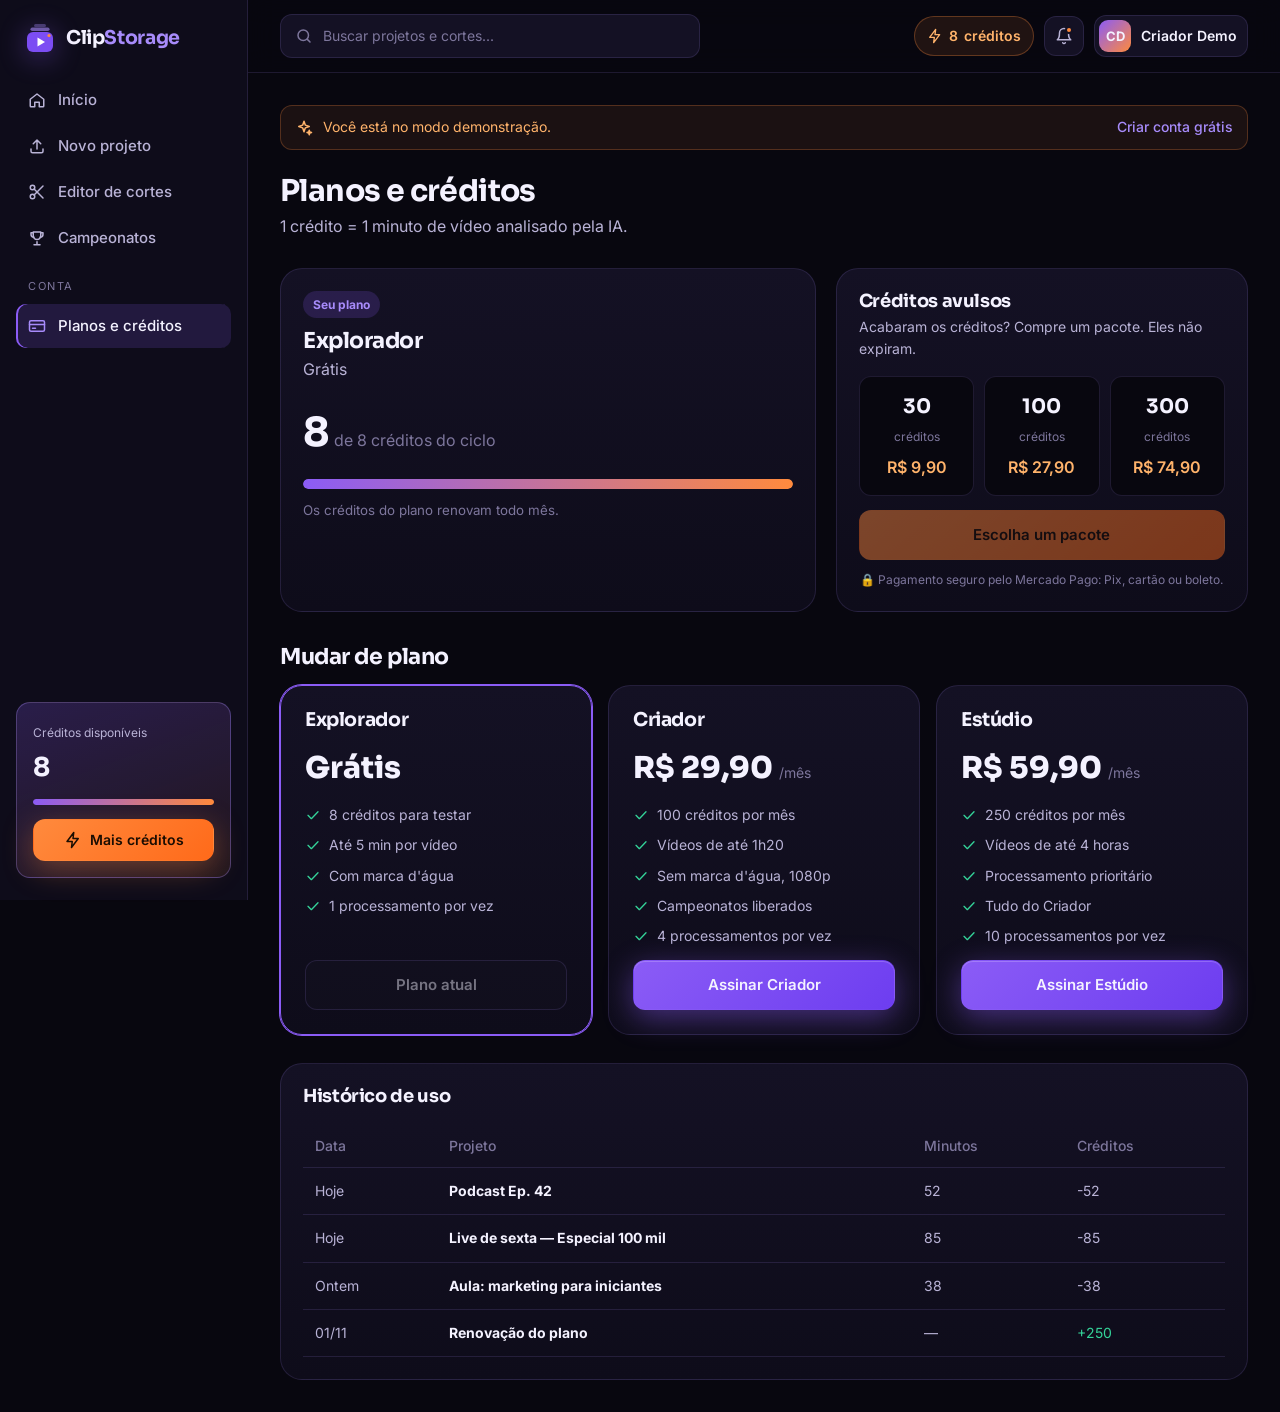
==== assinatura.html @ c5cd85ee "Clip Storage: site, servidor com IA, importação por link e pagamentos - Site completo: página inicia" ====
<!DOCTYPE html>
<html lang="pt-BR">
<head>
  <meta charset="UTF-8">
  <meta name="viewport" content="width=device-width, initial-scale=1">
  <title>Planos e créditos — Clip Storage</title>
  <meta name="theme-color" content="#08070f">
  <link rel="icon" href="assets/img/logo.svg" type="image/svg+xml">
  <link rel="preconnect" href="https://fonts.googleapis.com">
  <link rel="preconnect" href="https://fonts.gstatic.com" crossorigin>
  <link href="https://fonts.googleapis.com/css2?family=Inter:wght@400;500;600;700&family=Sora:wght@500;600;700;800&display=swap" rel="stylesheet">
  <link rel="stylesheet" href="assets/css/base.css">
  <link rel="stylesheet" href="assets/css/app.css">
</head>
<body>
  <a class="pular-conteudo" href="#conteudo">Pular para o conteúdo</a>
  <div class="app" data-pagina="assinatura">
    <aside class="lateral" id="lateral"></aside>
    <div class="principal">
      <header class="topo-app" id="topoApp"></header>
      <main class="conteudo-app" id="conteudo">
        <div class="cabeca-pagina">
          <div><h1>Planos e créditos</h1><p>1 crédito = 1 minuto de vídeo analisado pela IA.</p></div>
        </div>

        <div class="plano-atual">
          <section class="bloco cartao">
            <span class="selo-plano">Seu plano</span>
            <h2 id="nomePlanoAtual"></h2>
            <p style="color:var(--text-2);margin:4px 0 18px" id="precoPlanoAtual"></p>
            <div class="uso-creditos">
              <strong id="credAtual">0</strong> <span style="color:var(--text-3)">de <span id="credTotal">0</span> créditos do ciclo</span>
              <div class="barra"><span id="barraUso"></span></div>
              <small style="color:var(--text-3)">Os créditos do plano renovam todo mês.</small>
            </div>
            <button class="btn btn-fantasma" id="btnCancelar" hidden style="margin-top:14px;padding-left:0">Cancelar assinatura</button>
          </section>
          <section class="bloco cartao">
            <h2 style="font-size:18px">Créditos avulsos</h2>
            <p style="color:var(--text-2);font-size:14px;margin-top:4px">Acabaram os créditos? Compre um pacote. Eles não expiram.</p>
            <div class="pacotes">
              <button class="pacote" data-qtd="30" data-preco="R$ 9,90"><b>30</b><small>créditos</small><span>R$ 9,90</span></button>
              <button class="pacote" data-qtd="100" data-preco="R$ 27,90"><b>100</b><small>créditos</small><span>R$ 27,90</span></button>
              <button class="pacote" data-qtd="300" data-preco="R$ 74,90"><b>300</b><small>créditos</small><span>R$ 74,90</span></button>
            </div>
            <button class="btn btn-destaque btn-bloco" id="btnComprar" disabled style="margin-top:14px">Escolha um pacote</button>
            <p style="color:var(--text-3);font-size:12px;margin-top:10px;text-align:center">🔒 Pagamento seguro pelo Mercado Pago: Pix, cartão ou boleto.</p>
          </section>
        </div>

        <h2 style="font-size:22px;margin-bottom:16px">Mudar de plano</h2>
        <div class="planos-app">
          <article class="plano-app cartao" data-plano="explorador">
            <h3>Explorador</h3><div class="preco">Grátis</div>
            <ul><li><i data-icone="check"></i>8 créditos para testar</li><li><i data-icone="check"></i>Até 5 min por vídeo</li><li><i data-icone="check"></i>Com marca d'água</li><li><i data-icone="check"></i>1 processamento por vez</li></ul>
            <button class="btn btn-contorno btn-bloco">Mudar para Explorador</button>
          </article>
          <article class="plano-app cartao" data-plano="criador">
            <h3>Criador</h3><div class="preco">R$ 29,90 <small>/mês</small></div>
            <ul><li><i data-icone="check"></i>100 créditos por mês</li><li><i data-icone="check"></i>Vídeos de até 1h20</li><li><i data-icone="check"></i>Sem marca d'água, 1080p</li><li><i data-icone="check"></i>Campeonatos liberados</li><li><i data-icone="check"></i>4 processamentos por vez</li></ul>
            <button class="btn btn-primario btn-bloco">Assinar Criador</button>
          </article>
          <article class="plano-app cartao" data-plano="estudio">
            <h3>Estúdio</h3><div class="preco">R$ 59,90 <small>/mês</small></div>
            <ul><li><i data-icone="check"></i>250 créditos por mês</li><li><i data-icone="check"></i>Vídeos de até 4 horas</li><li><i data-icone="check"></i>Processamento prioritário</li><li><i data-icone="check"></i>Tudo do Criador</li><li><i data-icone="check"></i>10 processamentos por vez</li></ul>
            <button class="btn btn-primario btn-bloco">Assinar Estúdio</button>
          </article>
        </div>

        <section class="bloco cartao" style="margin-top:28px">
          <div class="bloco-cabeca"><h2>Histórico de uso</h2></div>
          <div style="overflow-x:auto">
          <table class="tabela">
            <thead><tr><th>Data</th><th>Projeto</th><th>Minutos</th><th>Créditos</th></tr></thead>
            <tbody>
              <tr><td>Hoje</td><td><b>Podcast Ep. 42</b></td><td>52</td><td>-52</td></tr>
              <tr><td>Hoje</td><td><b>Live de sexta — Especial 100 mil</b></td><td>85</td><td>-85</td></tr>
              <tr><td>Ontem</td><td><b>Aula: marketing para iniciantes</b></td><td>38</td><td>-38</td></tr>
              <tr><td>01/11</td><td><b>Renovação do plano</b></td><td>—</td><td style="color:var(--success)">+250</td></tr>
            </tbody>
          </table>
          </div>
        </section>
      </main>
    </div>
  </div>
  <div class="toast" id="toast" role="status"></div>
  <script src="assets/js/icones.js"></script>
  <script src="assets/js/api.js"></script>
  <script src="assets/js/app-real.js"></script>
  <script src="assets/js/app.js"></script>
</body>
</html>
---- assets/css/base.css ----
/* =========================================================
   CLIP STORAGE — Design system (cores, fontes, componentes)
   ========================================================= */
:root {
  /* Cores */
  --bg: #08070f;
  --bg-2: #0e0c1a;
  --surface: #141124;
  --surface-2: #1b1730;
  --border: rgba(167, 139, 250, 0.14);
  --border-strong: rgba(167, 139, 250, 0.32);
  --text: #f4f2ff;
  --text-2: #b9b3d6;
  --text-3: #7d769c;
  --primary: #8b5cf6;
  --primary-2: #a78bfa;
  --primary-glow: rgba(139, 92, 246, 0.45);
  --accent: #ff8a3d;
  --accent-2: #ffb36b;
  --success: #34d399;
  --danger: #f87171;

  /* Tipografia */
  --font-title: "Sora", system-ui, sans-serif;
  --font-body: "Inter", system-ui, sans-serif;

  /* Medidas */
  --radius: 14px;
  --radius-lg: 22px;
  --container: 1180px;
  --shadow: 0 20px 60px rgba(0, 0, 0, 0.45);
}

*, *::before, *::after { box-sizing: border-box; margin: 0; padding: 0; }
html { scroll-behavior: smooth; }
body {
  font-family: var(--font-body);
  background: var(--bg);
  color: var(--text);
  line-height: 1.6;
  -webkit-font-smoothing: antialiased;
  overflow-x: hidden;
}
img, svg { display: block; max-width: 100%; }
[hidden] { display: none !important; }
a { color: inherit; text-decoration: none; }
button, input, select, textarea { font: inherit; color: inherit; }
h1, h2, h3, h4 { font-family: var(--font-title); line-height: 1.15; letter-spacing: -0.02em; }

.container { width: min(100% - 40px, var(--container)); margin-inline: auto; }
.pular-conteudo {
  position: absolute; left: -999px; top: 8px; z-index: 999;
  background: var(--primary); padding: 8px 14px; border-radius: 8px;
}
.pular-conteudo:focus { left: 8px; }

/* Texto em degradê */
.grad {
  background: linear-gradient(100deg, var(--primary-2), var(--accent) 90%);
  -webkit-background-clip: text; background-clip: text; color: transparent;
}
.etiqueta {
  display: inline-flex; align-items: center; gap: 8px;
  font-size: 12px; font-weight: 600; letter-spacing: 0.14em; text-transform: uppercase;
  color: var(--primary-2);
}
.etiqueta::before { content: ""; width: 18px; height: 2px; background: var(--accent); border-radius: 2px; }
.ilustrativo { font-size: 11px; letter-spacing: 0.16em; text-transform: uppercase; color: var(--text-3); text-align: center; }

/* ---------- Botões ---------- */
.btn {
  display: inline-flex; align-items: center; justify-content: center; gap: 8px;
  padding: 12px 22px; border-radius: 12px; border: 1px solid transparent;
  font-weight: 600; font-size: 15px; cursor: pointer; white-space: nowrap;
  transition: transform 0.15s, box-shadow 0.2s, background 0.2s, border-color 0.2s;
}
.btn:hover { transform: translateY(-1px); }
.btn:active { transform: translateY(0); }
.btn svg { width: 18px; height: 18px; }
.btn-primario {
  background: linear-gradient(135deg, var(--primary), #6d3df0);
  box-shadow: 0 8px 30px var(--primary-glow), inset 0 1px 0 rgba(255, 255, 255, 0.2);
}
.btn-primario:hover { box-shadow: 0 10px 40px var(--primary-glow), inset 0 1px 0 rgba(255, 255, 255, 0.25); }
.btn-destaque { background: linear-gradient(135deg, var(--accent), #ff6a1a); color: #1a0d02; box-shadow: 0 8px 30px rgba(255, 138, 61, 0.35); }
.btn-contorno { border-color: var(--border-strong); background: rgba(255, 255, 255, 0.02); }
.btn-contorno:hover { border-color: var(--primary-2); background: rgba(139, 92, 246, 0.08); }
.btn-fantasma { color: var(--text-2); padding-inline: 12px; }
.btn-fantasma:hover { color: var(--text); }
.btn-bloco { width: 100%; }
.btn-grande { padding: 15px 28px; font-size: 16px; border-radius: 14px; }

/* ---------- Logo ---------- */
.logo { display: inline-flex; align-items: center; gap: 10px; font-family: var(--font-title); font-weight: 700; font-size: 19px; letter-spacing: -0.02em; }
.logo svg { width: 32px; height: 32px; filter: drop-shadow(0 4px 14px var(--primary-glow)); }
.logo span b { color: var(--primary-2); font-weight: 700; }

/* ---------- Cartões ---------- */
.cartao {
  background: linear-gradient(180deg, var(--surface), var(--bg-2));
  border: 1px solid var(--border); border-radius: var(--radius-lg);
}

/* ---------- Formulários ---------- */
.campo { display: flex; flex-direction: column; gap: 8px; }
.campo label { font-size: 14px; font-weight: 500; color: var(--text-2); }
.entrada {
  display: flex; align-items: center; gap: 10px;
  background: var(--bg); border: 1px solid var(--border); border-radius: 12px;
  padding: 0 14px; transition: border-color 0.2s, box-shadow 0.2s;
}
.entrada:focus-within { border-color: var(--primary); box-shadow: 0 0 0 4px rgba(139, 92, 246, 0.18); }
.entrada svg { width: 18px; height: 18px; color: var(--text-3); flex-shrink: 0; }
.entrada input, .entrada select { flex: 1; background: none; border: 0; outline: 0; padding: 13px 0; min-width: 0; }
.entrada input::placeholder { color: var(--text-3); }
.entrada.erro { border-color: var(--danger); }
.msg-erro { font-size: 13px; color: var(--danger); min-height: 0; }
.icone-btn { background: none; border: 0; cursor: pointer; color: var(--text-3); display: grid; place-items: center; }
.icone-btn:hover { color: var(--text); }

.check { display: flex; align-items: center; gap: 10px; font-size: 14px; color: var(--text-2); cursor: pointer; }
.check input { width: 18px; height: 18px; accent-color: var(--primary); }

/* ---------- Animação ao rolar ---------- */
.revelar { opacity: 0; transform: translateY(24px); transition: opacity 0.7s ease, transform 0.7s ease; }
.revelar.visivel { opacity: 1; transform: none; }
@media (prefers-reduced-motion: reduce) {
  .revelar { opacity: 1; transform: none; transition: none; }
  * { animation: none !important; }
}

/* Fundo com brilhos */
.brilho-fundo { position: fixed; inset: 0; pointer-events: none; z-index: -1; overflow: hidden; }
.brilho-fundo::before, .brilho-fundo::after {
  content: ""; position: absolute; width: 60vw; height: 60vw; border-radius: 50%; filter: blur(120px); opacity: 0.22;
}
.brilho-fundo::before { background: var(--primary); top: -25vw; left: -15vw; }
.brilho-fundo::after { background: var(--accent); bottom: -35vw; right: -20vw; opacity: 0.12; }

/* Aviso flutuante (toast) */
.toast {
  position: fixed; bottom: 24px; left: 50%; transform: translate(-50%, 20px); opacity: 0;
  background: var(--surface-2); border: 1px solid var(--border-strong); padding: 12px 18px; border-radius: 12px;
  box-shadow: var(--shadow); font-size: 14px; z-index: 1000; transition: 0.3s; pointer-events: none;
}
.toast.mostrar { opacity: 1; transform: translate(-50%, 0); }

.link { color: var(--primary-2); font-weight: 500; font-size: 14px; }
.link:hover { color: var(--text); text-decoration: underline; }
.btn:disabled { opacity: 0.45; cursor: not-allowed; transform: none; box-shadow: none; }
---- assets/css/app.css ----
/* =========================================================
   CLIP STORAGE — Área logada (painel, importar, editor...)
   ========================================================= */
.app { display: grid; grid-template-columns: 248px 1fr; min-height: 100vh; }

/* ---------- Barra lateral ---------- */
.lateral {
  position: sticky; top: 0; height: 100vh; display: flex; flex-direction: column; gap: 6px;
  padding: 22px 16px; background: var(--bg-2); border-right: 1px solid var(--border); z-index: 40;
}
.lateral .logo { padding: 0 8px 18px; }
.nav-app { display: flex; flex-direction: column; gap: 2px; }
.nav-app a {
  display: flex; align-items: center; gap: 12px; padding: 10px 12px; border-radius: 10px;
  color: var(--text-2); font-size: 15px; font-weight: 500; transition: background 0.15s, color 0.15s;
}
.nav-app a:hover { background: rgba(255, 255, 255, 0.04); color: var(--text); }
.nav-app a.ativo { background: rgba(139, 92, 246, 0.16); color: var(--text); box-shadow: inset 2px 0 0 var(--primary); }
.nav-app a.ativo .icone { color: var(--primary-2); }
.nav-titulo { font-size: 11px; letter-spacing: 0.14em; text-transform: uppercase; color: var(--text-3); padding: 16px 12px 6px; }
.lateral-creditos { margin-top: auto; padding: 16px; border-radius: 14px; background: linear-gradient(160deg, rgba(139, 92, 246, 0.22), rgba(255, 138, 61, 0.08)); border: 1px solid var(--border-strong); }
.lateral-creditos small { color: var(--text-2); font-size: 12px; }
.lateral-creditos strong { display: block; font-family: var(--font-title); font-size: 26px; margin: 2px 0 10px; }
.barra { height: 6px; border-radius: 6px; background: rgba(255, 255, 255, 0.08); overflow: hidden; }
.barra span { display: block; height: 100%; border-radius: 6px; background: linear-gradient(90deg, var(--primary), var(--accent)); }
.lateral-creditos .btn { margin-top: 14px; padding: 9px; font-size: 14px; }

/* ---------- Topo ---------- */
.principal { min-width: 0; display: flex; flex-direction: column; }
.topo-app {
  position: sticky; top: 0; z-index: 30; display: flex; align-items: center; gap: 14px;
  padding: 14px 32px; background: rgba(8, 7, 15, 0.8); backdrop-filter: blur(14px); border-bottom: 1px solid var(--border);
}
.busca { flex: 1; max-width: 420px; }
.busca .entrada { background: var(--surface); }
.busca input { padding: 10px 0; font-size: 14px; }
.topo-app-acoes { margin-left: auto; display: flex; align-items: center; gap: 10px; }
.pilula-creditos { display: inline-flex; align-items: center; gap: 6px; padding: 8px 12px; border-radius: 99px; background: rgba(255, 138, 61, 0.1); border: 1px solid rgba(255, 138, 61, 0.3); color: var(--accent-2); font-weight: 600; font-size: 14px; }
.pilula-creditos .icone { width: 16px; height: 16px; }
.botao-redondo { width: 40px; height: 40px; border-radius: 12px; display: grid; place-items: center; background: var(--surface); border: 1px solid var(--border); cursor: pointer; position: relative; color: var(--text-2); }
.botao-redondo:hover { color: var(--text); border-color: var(--border-strong); }
.botao-redondo .ponto { position: absolute; top: 9px; right: 10px; width: 8px; height: 8px; border-radius: 50%; background: var(--accent); border: 2px solid var(--surface); }
.perfil { position: relative; }
.perfil-botao { display: flex; align-items: center; gap: 10px; padding: 4px 10px 4px 4px; border-radius: 12px; background: var(--surface); border: 1px solid var(--border); cursor: pointer; }
.perfil-avatar { width: 32px; height: 32px; border-radius: 9px; display: grid; place-items: center; font-weight: 700; font-size: 13px; background: linear-gradient(135deg, var(--primary), var(--accent)); }
.perfil-nome { font-size: 14px; font-weight: 600; max-width: 120px; overflow: hidden; text-overflow: ellipsis; white-space: nowrap; }
.perfil-menu { position: absolute; right: 0; top: calc(100% + 8px); width: 220px; padding: 8px; border-radius: 14px; background: var(--surface-2); border: 1px solid var(--border-strong); box-shadow: var(--shadow); display: none; }
.perfil-menu.aberto { display: block; }
.perfil-menu .info { padding: 8px 10px 12px; border-bottom: 1px solid var(--border); margin-bottom: 6px; }
.perfil-menu .info b { display: block; font-size: 14px; }
.perfil-menu .info small { color: var(--text-3); font-size: 12px; }
.perfil-menu a, .perfil-menu button { display: flex; align-items: center; gap: 10px; width: 100%; padding: 9px 10px; border-radius: 9px; font-size: 14px; color: var(--text-2); background: none; border: 0; cursor: pointer; text-align: left; }
.perfil-menu a:hover, .perfil-menu button:hover { background: rgba(255, 255, 255, 0.05); color: var(--text); }
.menu-app-botao { display: none; }

.conteudo-app { padding: 32px; max-width: 1240px; width: 100%; }
.aviso-demo { display: flex; align-items: center; gap: 10px; padding: 10px 14px; margin-bottom: 24px; border-radius: 12px; background: rgba(255, 138, 61, 0.08); border: 1px solid rgba(255, 138, 61, 0.25); color: var(--accent-2); font-size: 14px; }
.cabeca-pagina { display: flex; justify-content: space-between; align-items: flex-end; gap: 20px; margin-bottom: 28px; flex-wrap: wrap; }
.cabeca-pagina h1 { font-size: 30px; }
.cabeca-pagina p { color: var(--text-2); margin-top: 6px; }

/* ---------- Painel ---------- */
.estatisticas { display: grid; grid-template-columns: repeat(4, 1fr); gap: 16px; margin-bottom: 28px; }
.estat { padding: 20px; }
.estat-topo { display: flex; justify-content: space-between; align-items: center; color: var(--text-2); font-size: 14px; }
.estat-topo .icone { width: 36px; height: 36px; padding: 9px; border-radius: 10px; background: rgba(139, 92, 246, 0.14); color: var(--primary-2); }
.estat strong { display: block; font-family: var(--font-title); font-size: 30px; margin-top: 12px; }
.estat small { font-size: 13px; color: var(--success); }
.estat small.neutro { color: var(--text-3); }

.grade-painel { display: grid; grid-template-columns: 1.6fr 1fr; gap: 20px; }
.bloco { padding: 22px; }
.bloco-cabeca { display: flex; justify-content: space-between; align-items: center; margin-bottom: 18px; gap: 12px; }
.bloco-cabeca h2 { font-size: 18px; }
.bloco-cabeca a { font-size: 14px; color: var(--primary-2); }

.envio-rapido { display: flex; align-items: center; gap: 20px; padding: 24px; margin-bottom: 20px; background: radial-gradient(circle at 0% 0%, rgba(139, 92, 246, 0.28), transparent 60%), var(--surface); }
.envio-rapido .icone-grande { width: 56px; height: 56px; flex-shrink: 0; border-radius: 16px; display: grid; place-items: center; background: linear-gradient(135deg, var(--primary), #5b2be0); box-shadow: 0 10px 30px var(--primary-glow); }
.envio-rapido .icone-grande .icone { width: 26px; height: 26px; }
.envio-rapido h2 { font-size: 20px; }
.envio-rapido p { color: var(--text-2); font-size: 14px; }
.envio-rapido .btn { margin-left: auto; }

/* Lista de projetos */
.projetos { display: flex; flex-direction: column; gap: 10px; }
.projeto { display: grid; grid-template-columns: 96px 1fr auto; gap: 16px; align-items: center; padding: 12px; border-radius: 14px; background: var(--bg); border: 1px solid var(--border); transition: border-color 0.2s; }
.projeto:hover { border-color: var(--border-strong); }
.miniatura { position: relative; aspect-ratio: 16 / 9; border-radius: 10px; overflow: hidden; display: grid; place-items: center; }
.miniatura .icone { width: 22px; height: 22px; opacity: 0.85; }
.miniatura .duracao { position: absolute; right: 5px; bottom: 5px; font-size: 10px; padding: 1px 5px; border-radius: 4px; background: rgba(0, 0, 0, 0.7); }
.projeto h3 { font-family: var(--font-body); font-size: 15px; font-weight: 600; letter-spacing: 0; white-space: nowrap; overflow: hidden; text-overflow: ellipsis; }
.projeto-meta { display: flex; gap: 12px; flex-wrap: wrap; font-size: 13px; color: var(--text-3); margin-top: 4px; }
.status { display: inline-flex; align-items: center; gap: 6px; padding: 4px 10px; border-radius: 99px; font-size: 12px; font-weight: 600; white-space: nowrap; }
.status::before { content: ""; width: 6px; height: 6px; border-radius: 50%; background: currentColor; }
.status.pronto { color: var(--success); background: rgba(52, 211, 153, 0.1); }
.status.processando { color: var(--accent-2); background: rgba(255, 138, 61, 0.1); }
.status.processando::before { animation: piscar 1s infinite; }
.status.fila { color: var(--text-2); background: rgba(255, 255, 255, 0.06); }
.progresso-mini { height: 4px; border-radius: 4px; background: var(--surface-2); margin-top: 8px; overflow: hidden; }
.progresso-mini span { display: block; height: 100%; background: linear-gradient(90deg, var(--primary), var(--accent)); transition: width 0.5s; }
@keyframes piscar { 50% { opacity: 0.3; } }

/* Cortes em destaque */
.cortes-grade { display: grid; grid-template-columns: repeat(3, 1fr); gap: 10px; }
.corte-card { position: relative; aspect-ratio: 9 / 16; border-radius: 12px; overflow: hidden; display: flex; flex-direction: column; justify-content: flex-end; padding: 8px; border: 1px solid rgba(255, 255, 255, 0.1); cursor: pointer; transition: transform 0.2s; }
.corte-card:hover { transform: translateY(-3px); }
.corte-card .leg { font-family: var(--font-title); font-weight: 800; font-size: 11px; text-align: center; line-height: 1.1; margin-bottom: 25%; text-shadow: 0 2px 6px rgba(0, 0, 0, 0.6); }
.corte-card .leg b { color: #ffd84d; }
.corte-card .nota { position: absolute; top: 6px; left: 6px; font-size: 10px; font-weight: 700; padding: 2px 6px; border-radius: 6px; background: rgba(0, 0, 0, 0.6); color: var(--success); }
.corte-card .vw { font-size: 10px; display: flex; align-items: center; gap: 3px; color: rgba(255, 255, 255, 0.85); }
.corte-card .vw .icone { width: 11px; height: 11px; }

/* Desempenho */
.mini-grafico { display: flex; align-items: flex-end; gap: 6px; height: 120px; margin-top: 8px; }
.mini-grafico span { flex: 1; height: var(--h); border-radius: 5px 5px 2px 2px; background: linear-gradient(180deg, var(--primary-2), rgba(139, 92, 246, 0.25)); }
.mini-grafico span:last-child { background: linear-gradient(180deg, var(--accent-2), rgba(255, 138, 61, 0.25)); }
.dias { display: flex; justify-content: space-between; font-size: 11px; color: var(--text-3); margin-top: 6px; }

/* ---------- Importar ---------- */
.importar-grade { display: grid; grid-template-columns: 1.4fr 1fr; gap: 20px; align-items: start; }
.abas-app { display: flex; gap: 6px; padding: 5px; border-radius: 12px; background: var(--bg); border: 1px solid var(--border); margin-bottom: 20px; }
.abas-app button { flex: 1; display: flex; align-items: center; justify-content: center; gap: 8px; padding: 10px; border: 0; border-radius: 9px; background: none; color: var(--text-2); cursor: pointer; font-weight: 500; }
.abas-app button.ativa { background: var(--surface-2); color: var(--text); box-shadow: 0 2px 10px rgba(0, 0, 0, 0.3); }
.soltar {
  display: flex; flex-direction: column; align-items: center; justify-content: center; text-align: center; gap: 10px;
  padding: 48px 24px; border-radius: 18px; border: 2px dashed var(--border-strong); background: rgba(139, 92, 246, 0.04);
  cursor: pointer; transition: border-color 0.2s, background 0.2s;
}
.soltar:hover, .soltar.arrastando { border-color: var(--primary); background: rgba(139, 92, 246, 0.1); }
.soltar .icone-grande { width: 64px; height: 64px; border-radius: 18px; display: grid; place-items: center; background: linear-gradient(135deg, var(--primary), var(--accent)); margin-bottom: 6px; }
.soltar .icone-grande .icone { width: 28px; height: 28px; }
.soltar strong { font-size: 17px; }
.soltar span { color: var(--text-3); font-size: 14px; }
.arquivo-escolhido { display: flex; align-items: center; gap: 14px; padding: 14px; border-radius: 14px; background: var(--bg); border: 1px solid var(--border); }
.arquivo-escolhido strong { display: block; word-break: break-all; }
.arquivo-escolhido small { color: var(--text-3); }
.arquivo-escolhido .icone-btn { margin-left: auto; }
.opcoes-corte { display: grid; grid-template-columns: 1fr 1fr; gap: 16px; margin-top: 22px; }
.opcoes-corte select { appearance: none; cursor: pointer; }
.opcoes-corte option { background: var(--surface); }
.resumo { position: sticky; top: 96px; padding: 24px; }
.resumo h2 { font-size: 18px; margin-bottom: 16px; }
.resumo-linha { display: flex; justify-content: space-between; padding: 10px 0; border-bottom: 1px solid var(--border); font-size: 14px; color: var(--text-2); }
.resumo-linha b { color: var(--text); }
.resumo-total { display: flex; justify-content: space-between; align-items: baseline; margin: 18px 0; }
.resumo-total strong { font-family: var(--font-title); font-size: 30px; color: var(--accent-2); }
.resumo .aviso { font-size: 13px; color: var(--text-3); margin-top: 12px; text-align: center; }
.aviso-erro { color: var(--danger) !important; }
.etapas-proc { list-style: none; display: flex; flex-direction: column; gap: 12px; margin: 18px 0; }
.etapas-proc li { display: flex; align-items: center; gap: 12px; color: var(--text-3); font-size: 14px; }
.etapas-proc li .bolinha { width: 26px; height: 26px; border-radius: 50%; display: grid; place-items: center; border: 2px solid var(--border-strong); flex-shrink: 0; }
.etapas-proc li .bolinha .icone { width: 14px; height: 14px; }
.etapas-proc li.feito { color: var(--text); }
.etapas-proc li.feito .bolinha { background: var(--success); border-color: var(--success); color: #062016; }
.etapas-proc li.agora { color: var(--text); }
.etapas-proc li.agora .bolinha { border-color: var(--accent); border-top-color: transparent; animation: rodar 0.8s linear infinite; }
@keyframes rodar { to { transform: rotate(360deg); } }
.barra-grande { height: 10px; border-radius: 10px; background: var(--surface-2); overflow: hidden; }
.barra-grande span { display: block; height: 100%; width: 0; background: linear-gradient(90deg, var(--primary), var(--accent)); transition: width 0.4s; }

/* ---------- Editor ---------- */
.editor { display: grid; grid-template-columns: 260px 1fr 300px; gap: 20px; align-items: start; }
.lista-cortes { padding: 14px; display: flex; flex-direction: column; gap: 8px; max-height: calc(100vh - 140px); overflow-y: auto; position: sticky; top: 96px; }
.lista-cortes h2 { font-size: 15px; padding: 4px 6px 8px; display: flex; justify-content: space-between; }
.lista-cortes h2 span { color: var(--text-3); font-weight: 500; }
.item-corte { display: flex; gap: 10px; padding: 8px; border-radius: 12px; border: 1px solid transparent; cursor: pointer; text-align: left; background: none; width: 100%; }
.item-corte:hover { background: rgba(255, 255, 255, 0.03); }
.item-corte.ativo { background: rgba(139, 92, 246, 0.14); border-color: var(--border-strong); }
.item-corte .thumb { width: 44px; aspect-ratio: 9 / 16; border-radius: 6px; flex-shrink: 0; }
.item-corte b { display: block; font-size: 13px; line-height: 1.3; }
.item-corte small { font-size: 12px; color: var(--text-3); }
.item-corte .nota { color: var(--success); font-weight: 700; }

.area-preview { display: flex; flex-direction: column; align-items: center; gap: 16px; }
.preview-video {
  position: relative; height: min(62vh, 560px); aspect-ratio: 9 / 16; border-radius: 22px; overflow: hidden;
  background: #000; border: 1px solid rgba(255, 255, 255, 0.14); box-shadow: var(--shadow); transition: aspect-ratio 0.3s;
}
.preview-video[data-formato="1:1"] { aspect-ratio: 1 / 1; height: min(46vh, 420px); }
.preview-video[data-formato="16:9"] { aspect-ratio: 16 / 9; height: auto; width: min(100%, 560px); }
.preview-cena { position: absolute; inset: 0; background: linear-gradient(170deg, #5b3fc4, #1d1240); }
.preview-cena::after { content: ""; position: absolute; inset: 0; background: radial-gradient(circle at 50% 38%, rgba(255, 255, 255, 0.2), transparent 40%); }
.preview-marca { position: absolute; top: 14px; right: 14px; z-index: 2; font-size: 11px; font-weight: 700; padding: 4px 8px; border-radius: 6px; background: rgba(0, 0, 0, 0.45); }
.preview-legenda { position: absolute; left: 8%; right: 8%; bottom: 22%; z-index: 2; text-align: center; font-family: var(--font-title); font-weight: 800; font-size: 22px; line-height: 1.15; transition: 0.25s; }
.preview-legenda .palavra { transition: 0.15s; }
.preview-legenda.estilo-destaque { text-shadow: 0 3px 8px rgba(0, 0, 0, 0.7); }
.preview-legenda.estilo-destaque .palavra.atual { background: #ffd84d; color: #111; border-radius: 5px; padding: 0 4px; text-shadow: none; }
.preview-legenda.estilo-classica { font-family: var(--font-body); font-weight: 700; font-size: 17px; }
.preview-legenda.estilo-classica .texto-fundo { background: rgba(0, 0, 0, 0.7); padding: 4px 10px; border-radius: 6px; box-decoration-break: clone; -webkit-box-decoration-break: clone; }
.preview-legenda.estilo-classica .palavra.atual { color: #ffd84d; }
.preview-legenda.estilo-neon { color: #f0e6ff; text-shadow: 0 0 6px #a78bfa, 0 0 16px #8b5cf6, 0 0 28px #8b5cf6; }
.preview-legenda.estilo-neon .palavra.atual { color: #ffb36b; text-shadow: 0 0 8px #ff8a3d, 0 0 18px #ff8a3d; }
.preview-controles { position: absolute; left: 0; right: 0; bottom: 0; z-index: 3; padding: 12px 14px; display: flex; align-items: center; gap: 10px; background: linear-gradient(transparent, rgba(0, 0, 0, 0.75)); }
.preview-controles .icone-btn { color: #fff; }
.preview-controles .tempo { font-size: 12px; font-variant-numeric: tabular-nums; color: rgba(255, 255, 255, 0.85); }
.preview-controles .barra { flex: 1; cursor: pointer; }

.linha-tempo { width: 100%; padding: 18px; }
.linha-tempo-topo { display: flex; justify-content: space-between; font-size: 13px; color: var(--text-2); margin-bottom: 12px; }
.trilha { position: relative; height: 54px; border-radius: 10px; background: repeating-linear-gradient(90deg, rgba(255, 255, 255, 0.06) 0 2px, transparent 2px 6px), var(--bg); overflow: hidden; user-select: none; }
.trilha-selecao { position: absolute; top: 0; bottom: 0; border: 2px solid var(--accent); border-radius: 8px; background: rgba(255, 138, 61, 0.15); }
.alca { position: absolute; top: 0; bottom: 0; width: 14px; background: var(--accent); cursor: ew-resize; display: grid; place-items: center; }
.alca::after { content: ""; width: 2px; height: 16px; background: rgba(0, 0, 0, 0.5); border-radius: 2px; }
.alca.ini { left: -2px; border-radius: 6px 0 0 6px; }
.alca.fim { right: -2px; border-radius: 0 6px 6px 0; }
.trilha-cursor { position: absolute; top: -2px; bottom: -2px; width: 2px; background: #fff; pointer-events: none; }
.escala { display: flex; justify-content: space-between; font-size: 11px; color: var(--text-3); margin-top: 6px; }

.painel-estilo { padding: 18px; display: flex; flex-direction: column; gap: 18px; position: sticky; top: 96px; }
.painel-estilo h2 { font-size: 16px; }
.grupo-opcao > span { display: block; font-size: 12px; letter-spacing: 0.1em; text-transform: uppercase; color: var(--text-3); margin-bottom: 8px; }
.opcoes { display: flex; flex-wrap: wrap; gap: 6px; }
.opcao { padding: 8px 12px; font-size: 13px; border-radius: 9px; border: 1px solid var(--border); background: var(--bg); color: var(--text-2); cursor: pointer; }
.opcao.ativa { border-color: var(--primary); background: rgba(139, 92, 246, 0.18); color: var(--text); }
.cores { display: flex; gap: 8px; }
.cor { width: 30px; height: 30px; border-radius: 50%; border: 2px solid transparent; cursor: pointer; background: var(--c); }
.cor.ativa { border-color: #fff; box-shadow: 0 0 0 2px var(--primary); }
.textarea { width: 100%; min-height: 80px; resize: vertical; padding: 10px 12px; border-radius: 10px; background: var(--bg); border: 1px solid var(--border); outline: 0; font-size: 14px; }
.textarea:focus { border-color: var(--primary); }
.interruptor { display: flex; justify-content: space-between; align-items: center; font-size: 14px; color: var(--text-2); }
.interruptor input { appearance: none; width: 40px; height: 22px; border-radius: 22px; background: var(--surface-2); border: 1px solid var(--border-strong); position: relative; cursor: pointer; transition: background 0.2s; }
.interruptor input::after { content: ""; position: absolute; top: 2px; left: 2px; width: 16px; height: 16px; border-radius: 50%; background: #fff; transition: transform 0.2s; }
.interruptor input:checked { background: var(--primary); }
.interruptor input:checked::after { transform: translateX(18px); }
.botoes-editor { display: flex; flex-direction: column; gap: 8px; }

/* Modal */
.modal-fundo { position: fixed; inset: 0; z-index: 100; display: none; place-items: center; padding: 20px; background: rgba(0, 0, 0, 0.6); backdrop-filter: blur(4px); }
.modal-fundo.aberto { display: grid; }
.modal { width: min(100%, 460px); padding: 26px; border-radius: 20px; background: var(--surface-2); border: 1px solid var(--border-strong); box-shadow: var(--shadow); }
.modal h2 { font-size: 20px; margin-bottom: 6px; }
.modal > p { color: var(--text-2); font-size: 14px; margin-bottom: 18px; }
.modal .rede { display: flex; align-items: center; gap: 12px; padding: 10px 12px; border-radius: 12px; background: var(--bg); border: 1px solid var(--border); margin-bottom: 8px; }
.modal .rede b { display: block; font-size: 14px; }
.modal .rede small { color: var(--text-3); font-size: 12px; }
.modal .rede input { margin-left: auto; width: 18px; height: 18px; accent-color: var(--primary); }
.rede-icone { width: 34px; height: 34px; border-radius: 9px; display: grid; place-items: center; }
.rede-icone .icone { width: 17px; height: 17px; }
.tt { background: #111; color: #fff; box-shadow: inset 0 0 0 1px #2a2a2a; }
.ig { background: linear-gradient(135deg, #f9a03f, #d6249f 55%, #6a3ee8); color: #fff; }
.yt { background: #ff2a2a; color: #fff; }
.modal-botoes { display: flex; gap: 10px; margin-top: 18px; }
.modal-botoes .btn { flex: 1; }

/* ---------- Assinatura ---------- */
.plano-atual { display: grid; grid-template-columns: 1.3fr 1fr; gap: 20px; margin-bottom: 32px; }
.plano-atual .bloco h2 { font-size: 22px; }
.selo-plano { display: inline-block; padding: 4px 10px; border-radius: 99px; font-size: 12px; font-weight: 700; background: rgba(139, 92, 246, 0.18); color: var(--primary-2); margin-bottom: 10px; }
.uso-creditos strong { font-family: var(--font-title); font-size: 40px; }
.uso-creditos .barra { height: 10px; margin: 14px 0 8px; }
.pacotes { display: grid; grid-template-columns: repeat(3, 1fr); gap: 10px; margin-top: 16px; }
.pacote { padding: 14px; border-radius: 12px; border: 1px solid var(--border); background: var(--bg); text-align: center; cursor: pointer; transition: border-color 0.2s; }
.pacote:hover, .pacote.ativo { border-color: var(--accent); }
.pacote b { display: block; font-family: var(--font-title); font-size: 20px; }
.pacote small { color: var(--text-3); font-size: 12px; }
.pacote span { display: block; margin-top: 6px; font-weight: 600; color: var(--accent-2); }
.planos-app { display: grid; grid-template-columns: repeat(3, 1fr); gap: 16px; }
.plano-app { padding: 24px; display: flex; flex-direction: column; gap: 12px; position: relative; }
.plano-app.atual { border-color: var(--primary); box-shadow: 0 0 0 1px var(--primary); }
.plano-app h3 { font-size: 19px; }
.plano-app .preco { font-family: var(--font-title); font-size: 30px; font-weight: 800; }
.plano-app .preco small { font-family: var(--font-body); font-size: 14px; font-weight: 400; color: var(--text-3); }
.plano-app ul { list-style: none; display: flex; flex-direction: column; gap: 8px; font-size: 14px; color: var(--text-2); }
.plano-app li { display: flex; gap: 8px; }
.plano-app li .icone { width: 16px; height: 16px; color: var(--success); flex-shrink: 0; margin-top: 3px; }
.plano-app .btn { margin-top: auto; }
.tabela { width: 100%; border-collapse: collapse; font-size: 14px; }
.tabela th { text-align: left; font-weight: 500; color: var(--text-3); padding: 10px 12px; border-bottom: 1px solid var(--border); }
.tabela td { padding: 12px; border-bottom: 1px solid var(--border); color: var(--text-2); }
.tabela td b { color: var(--text); }

/* ---------- Campeonatos ---------- */
.filtros { display: flex; gap: 8px; flex-wrap: wrap; margin-bottom: 20px; }
.filtro { padding: 8px 14px; border-radius: 99px; border: 1px solid var(--border); background: var(--surface); color: var(--text-2); cursor: pointer; font-size: 14px; }
.filtro.ativo { border-color: var(--accent); color: var(--text); background: rgba(255, 138, 61, 0.12); }
.camps { display: grid; grid-template-columns: repeat(auto-fill, minmax(320px, 1fr)); gap: 18px; }
.camp { overflow: hidden; display: flex; flex-direction: column; }
.camp-capa { height: 130px; position: relative; padding: 16px; display: flex; flex-direction: column; justify-content: space-between; }
.camp-capa .status { align-self: flex-start; background: rgba(0, 0, 0, 0.45); }
.camp-premio { font-family: var(--font-title); font-size: 30px; font-weight: 800; text-shadow: 0 2px 12px rgba(0, 0, 0, 0.5); }
.camp-premio small { display: block; font-family: var(--font-body); font-size: 12px; font-weight: 500; opacity: 0.85; }
.camp-corpo { padding: 18px; display: flex; flex-direction: column; gap: 12px; flex: 1; }
.camp-corpo h3 { font-size: 18px; }
.camp-corpo p { color: var(--text-2); font-size: 14px; }
.camp-info { display: flex; gap: 16px; flex-wrap: wrap; font-size: 13px; color: var(--text-3); }
.camp-info span { display: flex; align-items: center; gap: 5px; }
.camp-info .icone { width: 14px; height: 14px; }
.camp-corpo .btn { margin-top: auto; }
.ranking-app { margin-top: 32px; }
.ranking-app ol { list-style: none; display: flex; flex-direction: column; gap: 8px; }
.ranking-app li { display: grid; grid-template-columns: 36px 40px 1fr 110px 100px; align-items: center; gap: 12px; padding: 12px 14px; border-radius: 12px; background: var(--bg); border: 1px solid var(--border); font-size: 14px; }
.ranking-app li.voce { background: rgba(139, 92, 246, 0.14); border-color: var(--border-strong); }
.ranking-app .pos { font-weight: 700; text-align: center; color: var(--text-3); }
.ranking-app li:nth-child(1) .pos { color: #ffd84d; } .ranking-app li:nth-child(2) .pos { color: #d7d7e8; } .ranking-app li:nth-child(3) .pos { color: #e09a63; }
.avatar { width: 36px; height: 36px; border-radius: 50%; display: grid; place-items: center; font-size: 12px; font-weight: 700; background: color-mix(in srgb, var(--c) 30%, transparent); color: var(--c); border: 1px solid color-mix(in srgb, var(--c) 50%, transparent); }
.ranking-app .r-views { text-align: right; font-variant-numeric: tabular-nums; color: var(--text-2); }
.ranking-app .premio { text-align: right; font-weight: 700; color: var(--success); }

/* ---------- Responsivo ---------- */
@media (max-width: 1180px) {
  .editor { grid-template-columns: 1fr 300px; }
  .lista-cortes { grid-column: 1 / -1; position: static; max-height: none; flex-direction: row; overflow-x: auto; }
  .lista-cortes h2 { display: none; }
  .item-corte { min-width: 200px; }
}
@media (max-width: 980px) {
  .app { grid-template-columns: 1fr; }
  .lateral { position: fixed; left: 0; top: 0; width: 260px; transform: translateX(-100%); transition: transform 0.3s; box-shadow: var(--shadow); }
  .lateral.aberta { transform: none; }
  .menu-app-botao { display: grid; }
  .estatisticas { grid-template-columns: repeat(2, 1fr); }
  .grade-painel, .importar-grade, .plano-atual, .planos-app { grid-template-columns: 1fr; }
  .editor { grid-template-columns: 1fr; }
  .painel-estilo, .resumo { position: static; }
  .topo-app { padding: 12px 16px; }
  .busca, .perfil-nome { display: none; }
  .conteudo-app { padding: 20px 16px; }
}
@media (max-width: 560px) {
  .estatisticas { grid-template-columns: 1fr 1fr; gap: 10px; }
  .estat { padding: 14px; }
  .estat strong { font-size: 24px; }
  .envio-rapido { flex-direction: column; align-items: flex-start; }
  .envio-rapido .btn { margin-left: 0; width: 100%; }
  .projeto { grid-template-columns: 72px 1fr; }
  .projeto .status { grid-column: 2; justify-self: start; }
  .opcoes-corte { grid-template-columns: 1fr; }
  .ranking-app li { grid-template-columns: 28px 34px 1fr 80px; }
  .ranking-app .premio { display: none; }
  .pacotes { grid-template-columns: 1fr; }
}
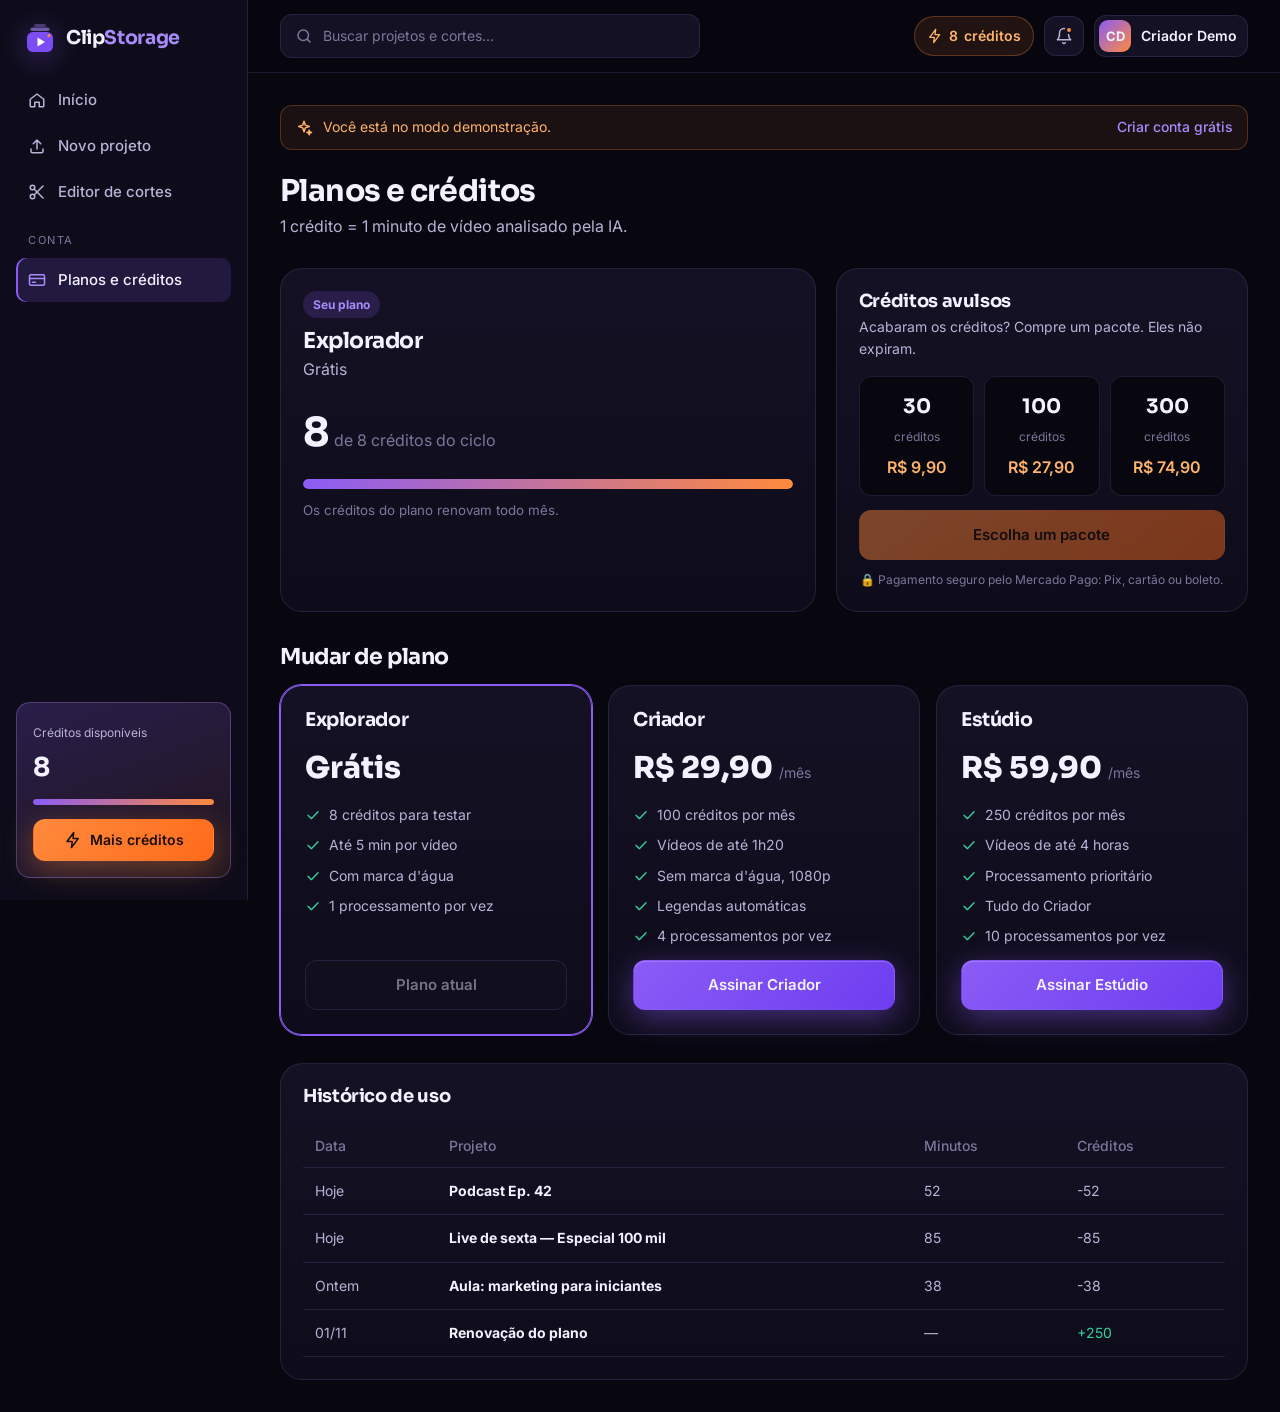
==== commit 34df3ef2: "Enquadramento inteligente, IA para gameplay e economia de disco - Detecta o rosto e monta o vertical" ====
--- a/assinatura.html
+++ b/assinatura.html
@@ -57,7 +57,7 @@
           </article>
           <article class="plano-app cartao" data-plano="criador">
             <h3>Criador</h3><div class="preco">R$ 29,90 <small>/mês</small></div>
-            <ul><li><i data-icone="check"></i>100 créditos por mês</li><li><i data-icone="check"></i>Vídeos de até 1h20</li><li><i data-icone="check"></i>Sem marca d'água, 1080p</li><li><i data-icone="check"></i>Campeonatos liberados</li><li><i data-icone="check"></i>4 processamentos por vez</li></ul>
+            <ul><li><i data-icone="check"></i>100 créditos por mês</li><li><i data-icone="check"></i>Vídeos de até 1h20</li><li><i data-icone="check"></i>Sem marca d'água, 1080p</li><li><i data-icone="check"></i>Legendas automáticas</li><li><i data-icone="check"></i>4 processamentos por vez</li></ul>
             <button class="btn btn-primario btn-bloco">Assinar Criador</button>
           </article>
           <article class="plano-app cartao" data-plano="estudio">
